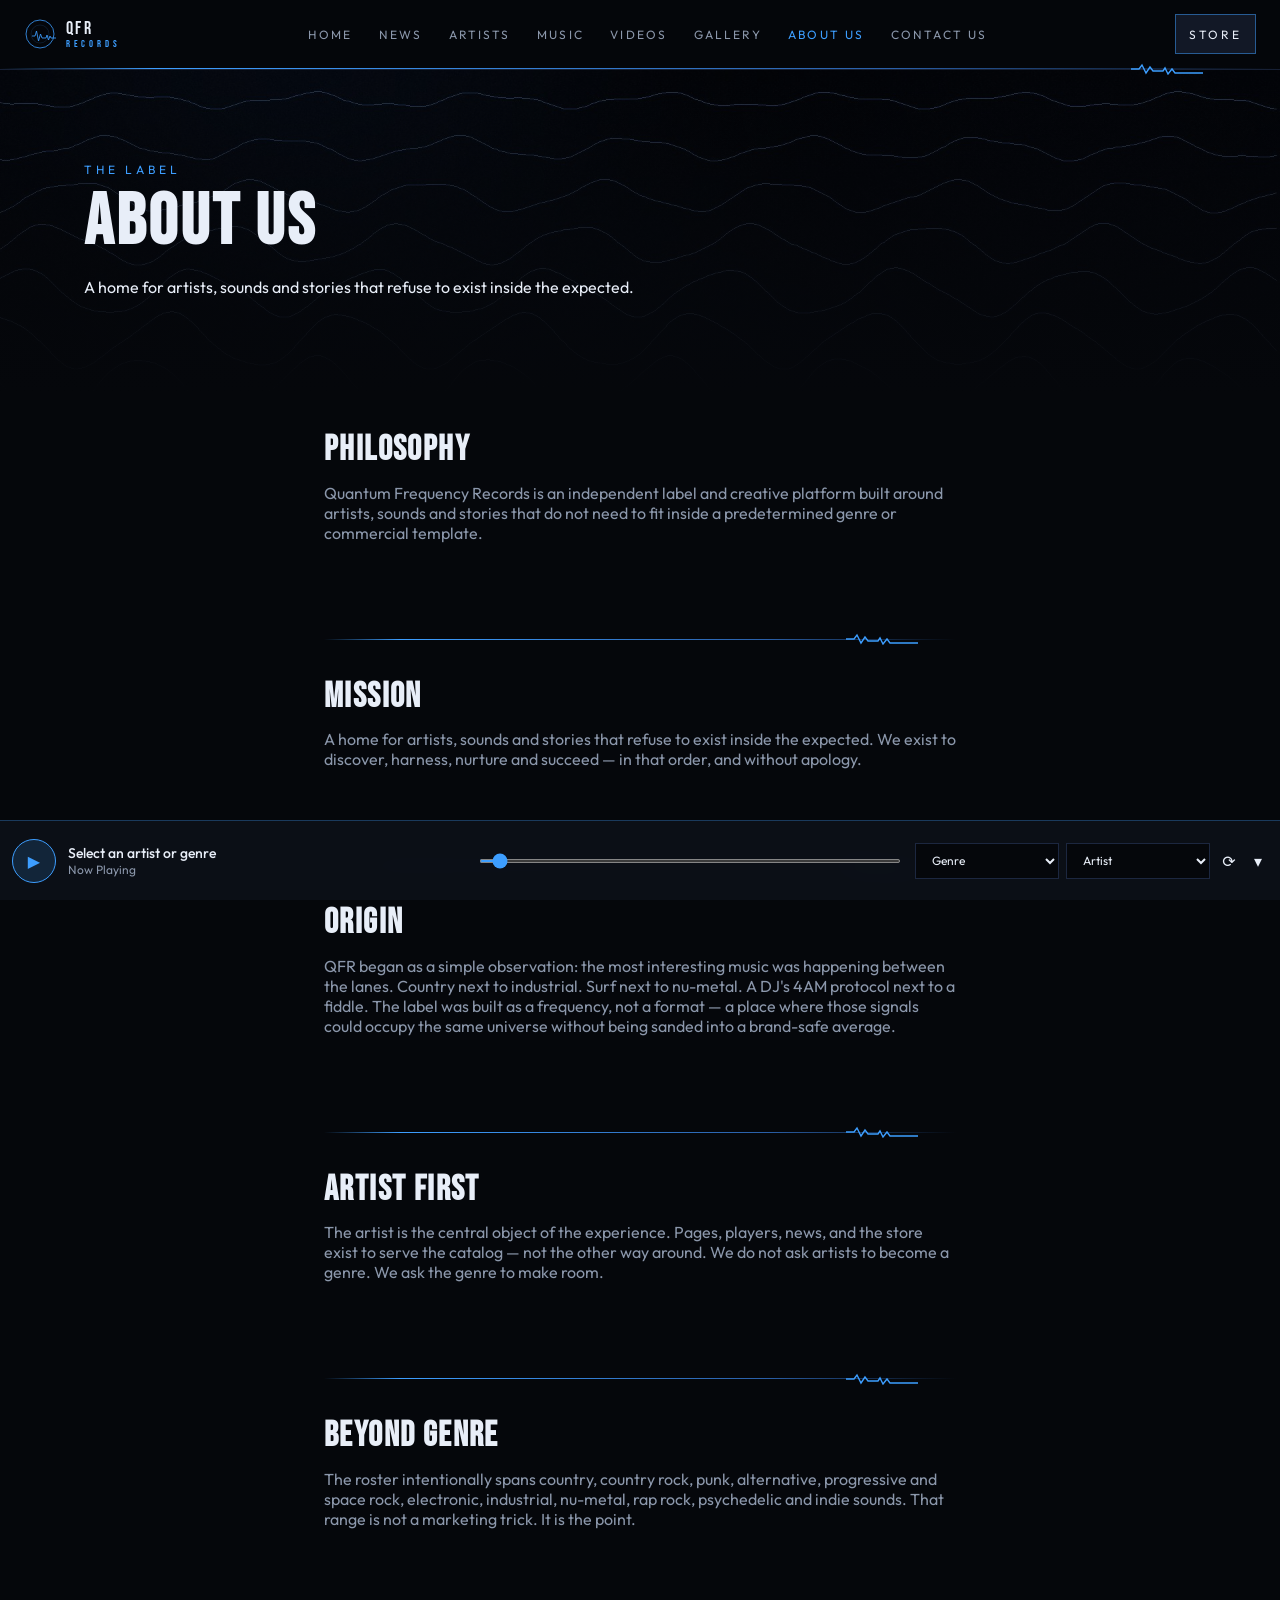
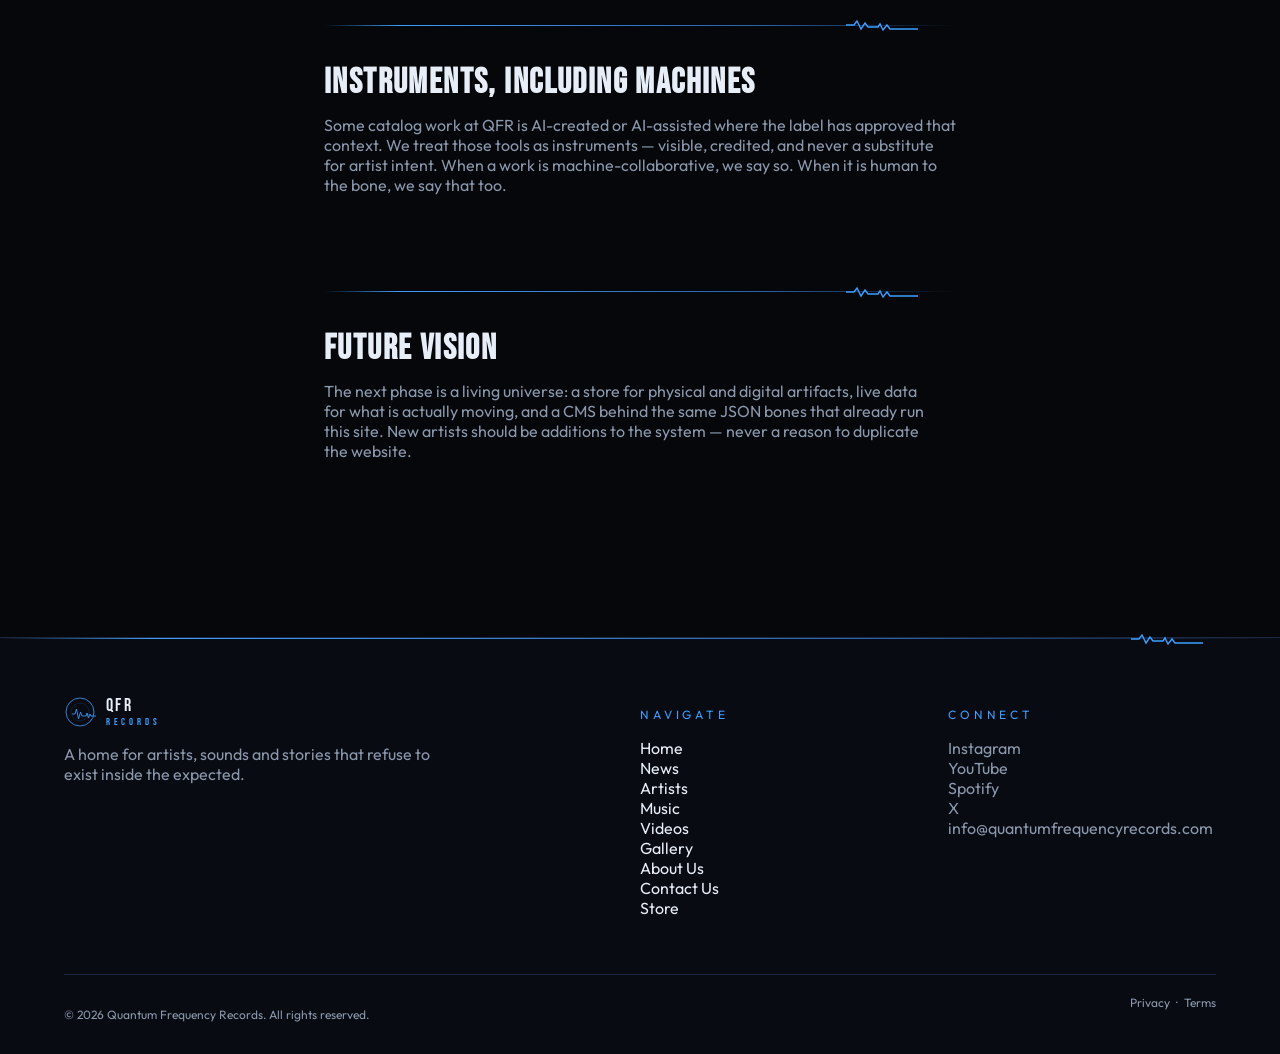
==== pages/about.html @ 03499c4d "Initial QFR website: JSON-driven GitHub Pages universe Cinematic landing, home dashboard, roster, un" ====
<!DOCTYPE html>
<html lang="en" data-root="../">
<head>
  <meta charset="utf-8">
  <meta name="viewport" content="width=device-width, initial-scale=1">
  <title>About Us — Quantum Frequency Records</title>
  <meta name="description" content="Quantum Frequency Records — a home for artists, sounds and stories that refuse to exist inside the expected.">
  <meta name="theme-color" content="#05070b">
  <link rel="icon" type="image/svg+xml" href="../favicon.svg">
  <link rel="stylesheet" href="../assets/css/site.css">
</head>
<body>
  <div id="site-header"></div>
  <main id="app" class="page-pad"></main>
  <div id="site-footer"></div>
  <div id="now-playing"></div>
  <script src="../js/site.js"></script>
  <script src="../js/about.js"></script>
</body>
</html>
---- assets/css/site.css ----
@import url("https://fonts.googleapis.com/css2?family=Bebas+Neue&family=Outfit:wght@300;400;500;600;700&display=swap");

:root {
  --bg: #05070b;
  --bg-2: #080b12;
  --surface: #0c1018;
  --surface-2: #121826;
  --fg: #e8eef8;
  --muted: #8b97ab;
  --accent: #3d9eff;
  --accent-2: #7ec8ff;
  --border: #1c2740;
  --line: #2a5fa8;
  --font-sans: "Outfit", ui-sans-serif, system-ui, sans-serif;
  --font-display: "Bebas Neue", ui-sans-serif, sans-serif;
  --glow: 0 0 24px color-mix(in srgb, #3d9eff 28%, transparent);
}

* { box-sizing: border-box; border-color: var(--border); }
html, body { margin: 0; background: var(--bg); color: var(--fg); font-family: var(--font-sans); min-height: 100dvh; -webkit-font-smoothing: antialiased; }
img { max-width: 100%; height: auto; display: block; }
a { color: inherit; text-decoration: none; }
button, select, input, textarea { font: inherit; color: inherit; }
button { cursor: pointer; background: none; border: 0; }
h1, h2, h3, h4 { font-family: var(--font-display); letter-spacing: 0.04em; line-height: 0.95; margin: 0; text-wrap: balance; }
p { text-wrap: pretty; }
::selection { background: color-mix(in srgb, var(--accent) 40%, transparent); }

.wrap { max-width: 72rem; margin: 0 auto; padding: 0 1.25rem; }
@media (min-width: 768px) { .wrap { padding: 0 2rem; } }
.page-pad { padding-bottom: 7.5rem; }
.hairline { box-shadow: inset 0 0 0 1px var(--border); }
.glow { box-shadow: var(--glow); }

.freq { position: relative; height: 1px; width: 100%; background: linear-gradient(90deg, transparent, var(--accent) 12%, var(--line) 70%, transparent); }
.freq::after {
  content: ""; position: absolute; right: 6%; top: 50%; width: 72px; height: 12px; transform: translateY(-50%);
  background-image: url("data:image/svg+xml;utf8,<svg xmlns='http://www.w3.org/2000/svg' viewBox='0 0 72 12' fill='none' stroke='%233d9eff' stroke-width='1.4'><path d='M0 6h8l3-4 4 8 4-6 3 4h10l2-3 3 6 4-5 3 4h28'/></svg>");
  background-repeat: no-repeat; background-size: contain;
}

/* Header */
.site-header { position: sticky; top: 0; z-index: 40; background: color-mix(in srgb, var(--bg) 92%, transparent); backdrop-filter: blur(10px); border-bottom: 1px solid color-mix(in srgb, var(--border) 80%, transparent); }
.site-header.is-overlay { background: color-mix(in srgb, var(--bg) 40%, transparent); }
.hdr { position: relative; display: flex; align-items: center; gap: 0.75rem; height: 4rem; max-width: 1400px; margin: 0 auto; padding: 0 0.75rem; }
.hdr-left { display: flex; align-items: center; gap: 0.25rem; }
.icon-btn { width: 2.75rem; height: 2.75rem; display: inline-flex; align-items: center; justify-content: center; color: var(--fg); }
.wordmark { display: flex; align-items: center; gap: 0.6rem; }
.wordmark svg { width: 2rem; height: 2rem; color: var(--accent); }
.wordmark-qfr { font-family: var(--font-display); font-size: 1.15rem; letter-spacing: 0.14em; line-height: 1; }
.wordmark-sub { display: none; font-family: var(--font-display); font-size: 0.65rem; letter-spacing: 0.38em; color: var(--accent); }
.hdr-center { position: absolute; left: 4.5rem; right: 5.5rem; text-align: center; font-family: var(--font-display); letter-spacing: 0.28em; pointer-events: none; }
.nav-desk { display: none; flex: 1; justify-content: center; gap: 0.15rem; }
.nav-desk a { padding: 0.5rem 0.75rem; font-size: 0.75rem; letter-spacing: 0.18em; text-transform: uppercase; color: var(--muted); }
.nav-desk a.active, .nav-desk a:hover { color: var(--accent); }
.store-btn { margin-left: auto; display: inline-flex; align-items: center; height: 2.5rem; padding: 0 0.85rem; border: 1px solid color-mix(in srgb, var(--accent) 50%, transparent); background: var(--surface-2); font-size: 0.75rem; letter-spacing: 0.22em; text-transform: uppercase; }
.store-btn:hover { box-shadow: var(--glow); }

@media (min-width: 1024px) {
  .menu-btn, .hdr-center { display: none; }
  .nav-desk { display: flex; }
  .wordmark-sub { display: block; }
  .hdr { height: 4.25rem; padding: 0 1.5rem; }
}

/* Drawer */
.drawer-root { position: fixed; inset: 0; z-index: 50; display: none; }
.drawer-root.open { display: block; }
.drawer-ov { position: absolute; inset: 0; background: color-mix(in srgb, var(--bg) 72%, transparent); backdrop-filter: blur(6px); }
.drawer { position: absolute; inset: 0 auto 0 0; width: min(20rem, 86vw); background: var(--surface); border-right: 1px solid var(--border); display: flex; flex-direction: column; }
.drawer nav { display: flex; flex-direction: column; padding: 1rem; gap: 0.15rem; }
.drawer nav a { padding: 0.75rem; letter-spacing: 0.18em; text-transform: uppercase; font-size: 0.9rem; }

/* Footer */
.site-footer { border-top: 1px solid var(--border); background: var(--bg-2); }
.ft-grid { display: grid; gap: 2.5rem; padding: 3.5rem 0; }
@media (min-width: 768px) { .ft-grid { grid-template-columns: 2fr 1fr 1fr; } }
.ft-bar { display: flex; flex-wrap: wrap; justify-content: space-between; gap: 0.75rem; border-top: 1px solid var(--border); padding: 1.25rem 0; font-size: 0.75rem; color: var(--muted); }
.muted { color: var(--muted); }
.kicker { font-size: 0.75rem; letter-spacing: 0.32em; text-transform: uppercase; color: var(--accent); }
.tiny { font-size: 0.65rem; letter-spacing: 0.2em; text-transform: uppercase; color: var(--accent); }

/* Buttons */
.btn { display: inline-flex; align-items: center; justify-content: center; gap: 0.5rem; height: 2.75rem; padding: 0 1.25rem; border-radius: 0.25rem; font-size: 0.875rem; letter-spacing: 0.04em; transition: 150ms ease; }
.btn:active { transform: scale(0.96); }
.btn-primary { background: var(--accent); color: var(--bg); border: 1px solid var(--accent); }
.btn-ghost { border: 1px solid var(--border); color: var(--fg); }
.btn-line { border: 1px solid color-mix(in srgb, var(--accent) 40%, transparent); color: var(--accent); }
.btn-primary:hover, .btn-line:hover { box-shadow: var(--glow); }

input, select, textarea { background: var(--bg); border: 1px solid var(--border); padding: 0 0.75rem; height: 2.75rem; width: 100%; }
textarea { height: auto; padding: 0.75rem; }
input:focus, select:focus, textarea:focus { outline: none; border-color: var(--accent); }

/* Landing */
.landing { position: relative; min-height: calc(100dvh - 4rem); display: flex; flex-direction: column; align-items: center; justify-content: center; text-align: center; overflow: hidden; padding: 1.25rem; }
.landing img.bg { position: absolute; inset: 0; width: 100%; height: 100%; object-fit: cover; opacity: 0.5; }
.landing .veil { position: absolute; inset: 0; background: linear-gradient(to bottom, color-mix(in srgb, var(--bg) 40%, transparent), var(--bg)); }
#particles { position: absolute; inset: 0; width: 100%; height: 100%; pointer-events: none; }
.landing-inner { position: relative; z-index: 1; max-width: 56rem; }
.hero-title { font-size: clamp(2.6rem, 7vw, 5.5rem); margin-top: 1.5rem; }
.subtitle { margin-top: 2rem; display: flex; flex-wrap: wrap; justify-content: center; gap: 1rem; font-family: var(--font-display); font-size: clamp(1.4rem, 3vw, 1.9rem); letter-spacing: 0.18em; }
.subtitle-word { animation: word-glow 8s ease-in-out infinite; }
.subtitle-word:nth-child(1) { animation-delay: 0s; }
.subtitle-word:nth-child(2) { animation-delay: 2s; }
.subtitle-word:nth-child(3) { animation-delay: 4s; }
.subtitle-word:nth-child(4) { animation-delay: 6s; }
@keyframes word-glow {
  0%, 100% { color: var(--muted); text-shadow: none; opacity: 0.55; }
  25%, 55% { color: var(--fg); text-shadow: 0 0 18px color-mix(in srgb, var(--accent) 80%, transparent); opacity: 1; }
}
.cta { margin-top: 3rem; display: inline-flex; height: 3rem; align-items: center; padding: 0 2rem; border: 1px solid var(--accent); background: color-mix(in srgb, var(--accent) 10%, transparent); font-family: var(--font-display); letter-spacing: 0.28em; font-size: 1.1rem; }
.cta:hover { box-shadow: var(--glow); }

/* Player */
.np { position: fixed; inset: auto 0 0 0; z-index: 40; border-top: 1px solid color-mix(in srgb, var(--accent) 30%, transparent); background: color-mix(in srgb, var(--surface) 95%, transparent); backdrop-filter: blur(10px); height: 5rem; }
.np.collapsed { height: 3rem; }
.np-inner { max-width: 1400px; margin: 0 auto; height: 100%; display: flex; align-items: center; gap: 0.75rem; padding: 0 0.75rem; }
.np-play { width: 2.75rem; height: 2.75rem; border-radius: 999px; border: 1px solid var(--accent); color: var(--accent); background: color-mix(in srgb, var(--accent) 15%, transparent); display: grid; place-items: center; flex-shrink: 0; }
.np-art { width: 2.75rem; height: 2.75rem; object-fit: cover; }
.np-meta { min-width: 0; flex: 1; }
.np-meta b { display: block; font-weight: 500; font-size: 0.875rem; white-space: nowrap; overflow: hidden; text-overflow: ellipsis; }
.np-meta span { display: block; font-size: 0.75rem; color: var(--muted); }
.np-seek { flex: 1; height: 4px; accent-color: var(--accent); display: none; }
.np-selects { display: flex; gap: 0.4rem; margin-left: auto; }
.np-selects select { height: 2.25rem; width: auto; max-width: 9rem; font-size: 0.75rem; }
@media (min-width: 768px) { .np-seek { display: block; } }

/* Cards / grids */
.hero-split { display: grid; gap: 2.5rem; align-items: center; padding: 3rem 0; }
@media (min-width: 768px) { .hero-split { grid-template-columns: 1fr 1fr; } }
.mission { display: grid; grid-template-columns: 1fr; gap: 1px; background: var(--border); margin-top: 2rem; }
@media (min-width: 640px) { .mission { grid-template-columns: 1fr 1fr; } }
@media (min-width: 768px) { .mission { grid-template-columns: 1fr 1fr 1fr; } }
.mission button { min-height: 8rem; background: var(--surface); padding: 1.5rem; text-align: left; }
.mission button.open, .mission button:hover { background: var(--surface-2); }
.mission .note { display: none; margin-top: 0.75rem; font-size: 0.875rem; color: var(--muted); }
.mission button.open .note { display: block; }

.latest-grid { display: grid; gap: 1.5rem; margin-top: 2rem; }
@media (min-width: 1024px) { .latest-grid { grid-template-columns: 1fr 1.4fr; } }
.latest-btns { display: grid; grid-template-columns: 1fr 1fr; gap: 0.75rem; }
.latest-btns button { border: 1px solid var(--border); background: var(--surface); padding: 1.25rem; text-align: left; }
.latest-btns button.on { border-color: var(--accent); box-shadow: var(--glow); }
.latest-detail { position: relative; min-height: 16rem; overflow: hidden; border: 1px solid var(--border); color: var(--fg); }
.latest-detail img { position: absolute; inset: 0; width: 100%; height: 100%; object-fit: cover; }
.latest-detail .cap { position: absolute; inset: auto 0 0 0; padding: 1.5rem; background: linear-gradient(transparent, var(--bg)); }

.trend { display: grid; gap: 1.25rem; margin-top: 2rem; }
@media (min-width: 768px) { .trend { grid-template-columns: 1fr 1fr 1fr; } }
.trend a { position: relative; overflow: hidden; border: 1px solid var(--border); }
.trend img { width: 100%; aspect-ratio: 1; object-fit: cover; }
.trend .cap { position: absolute; inset: auto 0 0 0; padding: 1rem; background: linear-gradient(transparent, var(--bg)); }

.seg { display: flex; border: 1px solid var(--border); }
.seg button { height: 2.5rem; padding: 0 1rem; font-size: 0.75rem; letter-spacing: 0.18em; text-transform: uppercase; color: var(--muted); }
.seg button.on { background: var(--accent); color: var(--bg); }

.ticker { overflow: hidden; border-block: 1px solid var(--border); background: color-mix(in srgb, var(--surface) 60%, transparent); padding: 1rem 0; }
.ticker-track { display: flex; width: max-content; gap: 2rem; animation: ticker 42s linear infinite; }
.ticker-track:hover { animation-play-state: paused; }
.ticker-track a { width: 5.5rem; height: 5.5rem; flex-shrink: 0; border: 1px solid var(--border); overflow: hidden; }
.ticker-track img { width: 100%; height: 100%; object-fit: cover; }
@keyframes ticker { to { transform: translateX(-50%); } }

.artist-row { display: grid; border: 1px solid var(--border); overflow: hidden; margin: 2.5rem 0; }
@media (min-width: 768px) { .artist-row { grid-template-columns: 1fr 1fr; } }
.artist-row.flip .pic { order: 2; }
.artist-row .pic { position: relative; min-height: 16rem; }
.artist-row .pic img { position: absolute; inset: 0; width: 100%; height: 100%; object-fit: cover; }
.artist-row .pic .cap { position: absolute; inset: auto 0 0 0; padding: 1.5rem; background: linear-gradient(transparent, var(--bg)); }
.artist-row .copy { background: var(--surface); padding: 1.5rem; display: flex; flex-direction: column; justify-content: center; }
@media (min-width: 768px) { .artist-row .copy { padding: 2.5rem; } }
.row-actions { display: flex; flex-wrap: wrap; gap: 0.5rem; margin-top: 1.5rem; }

.artist-hero { position: relative; min-height: 52vh; overflow: hidden; }
.artist-hero img.cover { position: absolute; inset: 0; width: 100%; height: 100%; object-fit: cover; }
.artist-hero .veil { position: absolute; inset: 0; background: linear-gradient(to top, var(--bg), color-mix(in srgb, var(--bg) 55%, transparent), color-mix(in srgb, var(--bg) 20%, transparent)); }
.artist-hero .inner { position: relative; min-height: 52vh; display: flex; flex-direction: column; justify-content: flex-end; gap: 1rem; padding: 3rem 0; }
@media (min-width: 768px) { .artist-hero .inner { flex-direction: row; align-items: flex-end; justify-content: space-between; } }
.anav { position: sticky; top: 4rem; z-index: 30; background: color-mix(in srgb, var(--bg) 95%, transparent); backdrop-filter: blur(10px); border-bottom: 1px solid var(--border); }
.anav .wrap { display: flex; gap: 0.25rem; overflow-x: auto; padding-top: 0.5rem; padding-bottom: 0.5rem; }
.anav a { flex-shrink: 0; padding: 0.5rem 0.75rem; font-size: 0.75rem; letter-spacing: 0.18em; text-transform: uppercase; color: var(--muted); }
.anav a.on { color: var(--accent); }

.members { display: grid; gap: 1.5rem; margin-top: 2rem; }
@media (min-width: 640px) { .members { grid-template-columns: 1fr 1fr; } }
@media (min-width: 1024px) { .members { grid-template-columns: repeat(4, 1fr); } }
.members figure { border: 1px solid var(--border); background: var(--surface); margin: 0; }
.members img { aspect-ratio: 4/5; width: 100%; object-fit: cover; }
.members figcaption { padding: 1rem; }

.list { border: 1px solid var(--border); }
.list .row { display: flex; align-items: center; gap: 0.75rem; padding: 0.75rem 1rem; background: var(--surface); border-bottom: 1px solid var(--border); }
.list .row img { width: 3rem; height: 3rem; object-fit: cover; }
.lyrics { white-space: pre-wrap; padding: 1rem; font-size: 0.875rem; color: var(--muted); border-top: 1px solid var(--border); margin: 0; font-family: inherit; }

.cards { display: grid; gap: 1.25rem; }
@media (min-width: 640px) { .cards.two { grid-template-columns: 1fr 1fr; } }
@media (min-width: 768px) { .cards.three { grid-template-columns: 1fr 1fr 1fr; } }
.card { border: 1px solid var(--border); background: var(--surface); overflow: hidden; }
.card img.cover { width: 100%; aspect-ratio: 16/9; object-fit: cover; }
.card img.sq { width: 100%; aspect-ratio: 1; object-fit: cover; }
.card .body { padding: 1rem; }

.gal { display: grid; grid-template-columns: 1fr 1fr; gap: 0.75rem; }
@media (min-width: 768px) { .gal { grid-template-columns: 1fr 1fr 1fr; } }
.chips { display: flex; flex-wrap: wrap; gap: 0.5rem; }
.chip { height: 2.25rem; padding: 0 0.75rem; border: 1px solid var(--border); font-size: 0.75rem; letter-spacing: 0.14em; text-transform: uppercase; color: var(--muted); }
.chip.on { border-color: var(--accent); color: var(--accent); }

.lightbox { position: fixed; inset: 0; z-index: 60; background: color-mix(in srgb, var(--bg) 92%, transparent); display: grid; place-items: center; padding: 1.5rem; }
.form { border: 1px solid var(--border); background: var(--surface); padding: 1.5rem; display: grid; gap: 1rem; }
label.field { display: block; font-size: 0.75rem; letter-spacing: 0.16em; text-transform: uppercase; color: var(--muted); }
label.field > * { margin-top: 0.5rem; text-transform: none; letter-spacing: 0; }

.section { padding: 3rem 0; }
.py { padding: 3rem 0; }

@media (prefers-reduced-motion: reduce) {
  .ticker-track, .subtitle-word { animation: none !important; }
}

body.lock { overflow: hidden; }
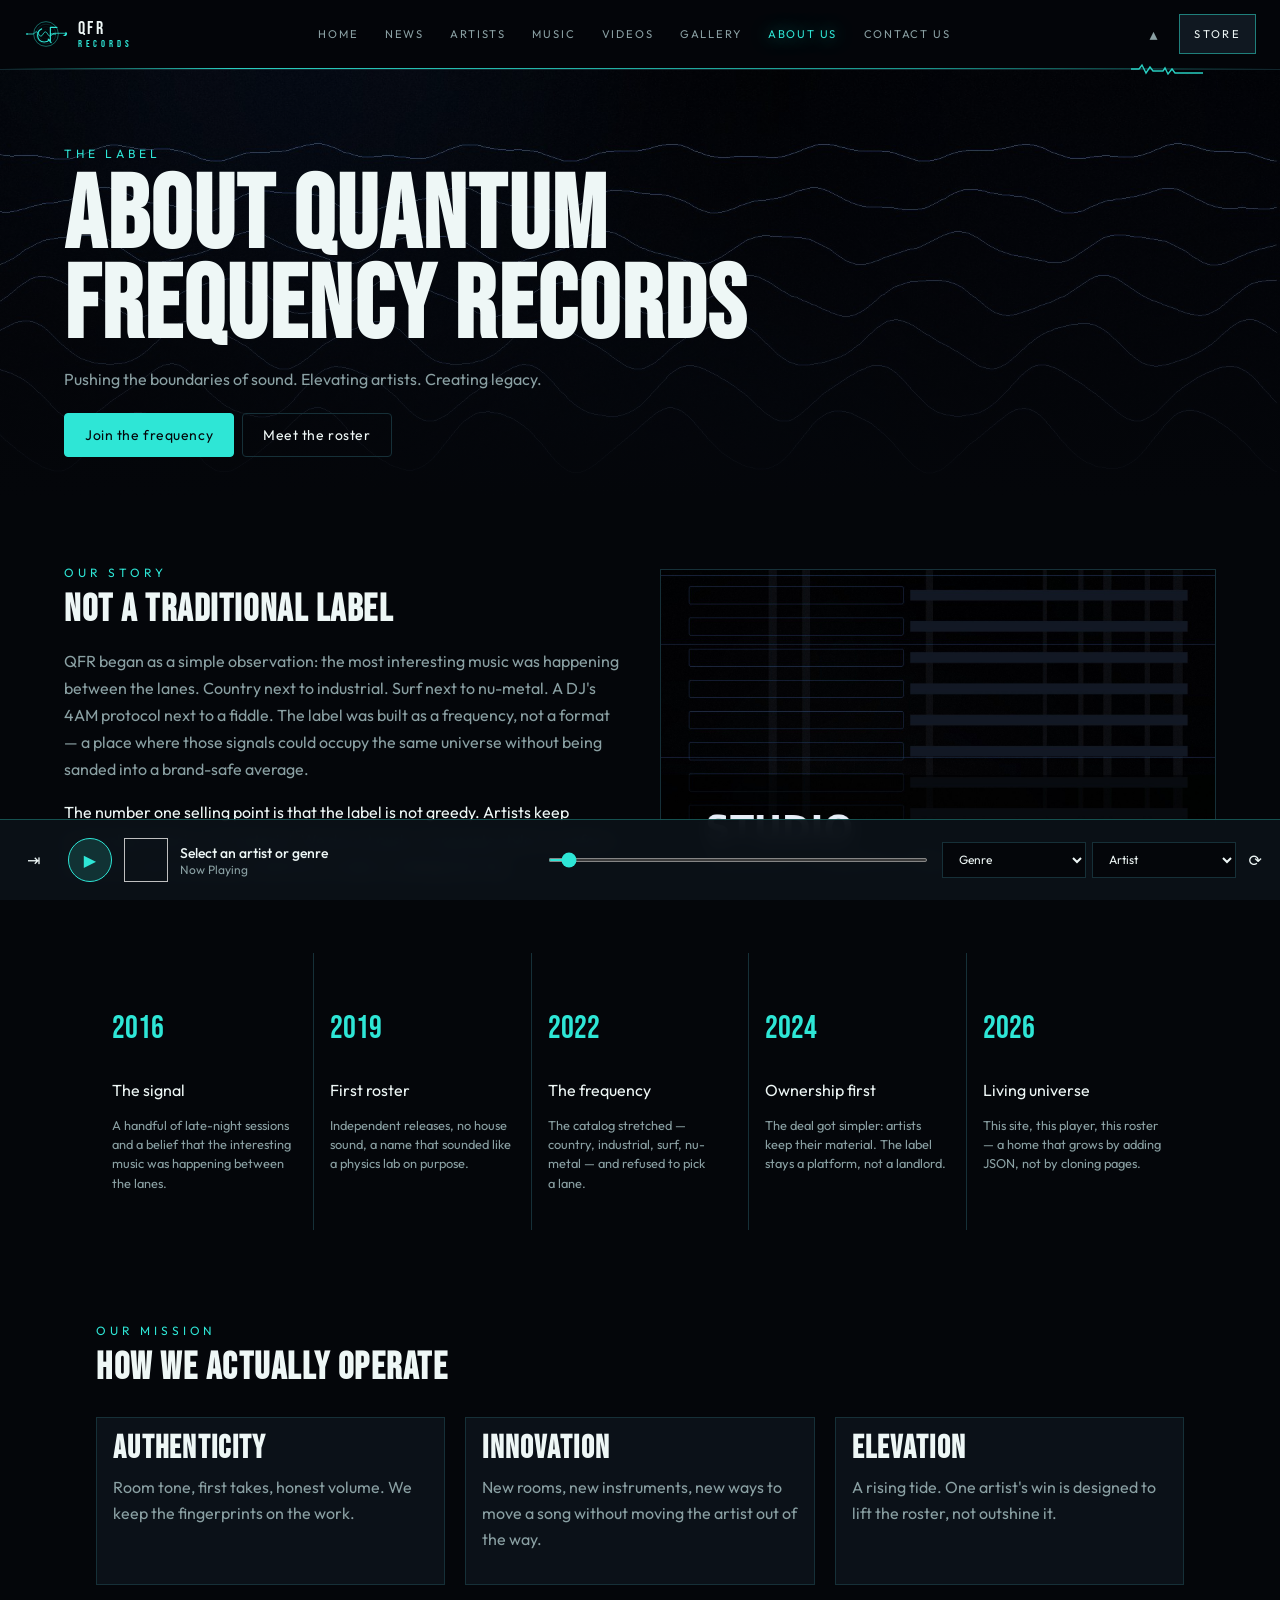
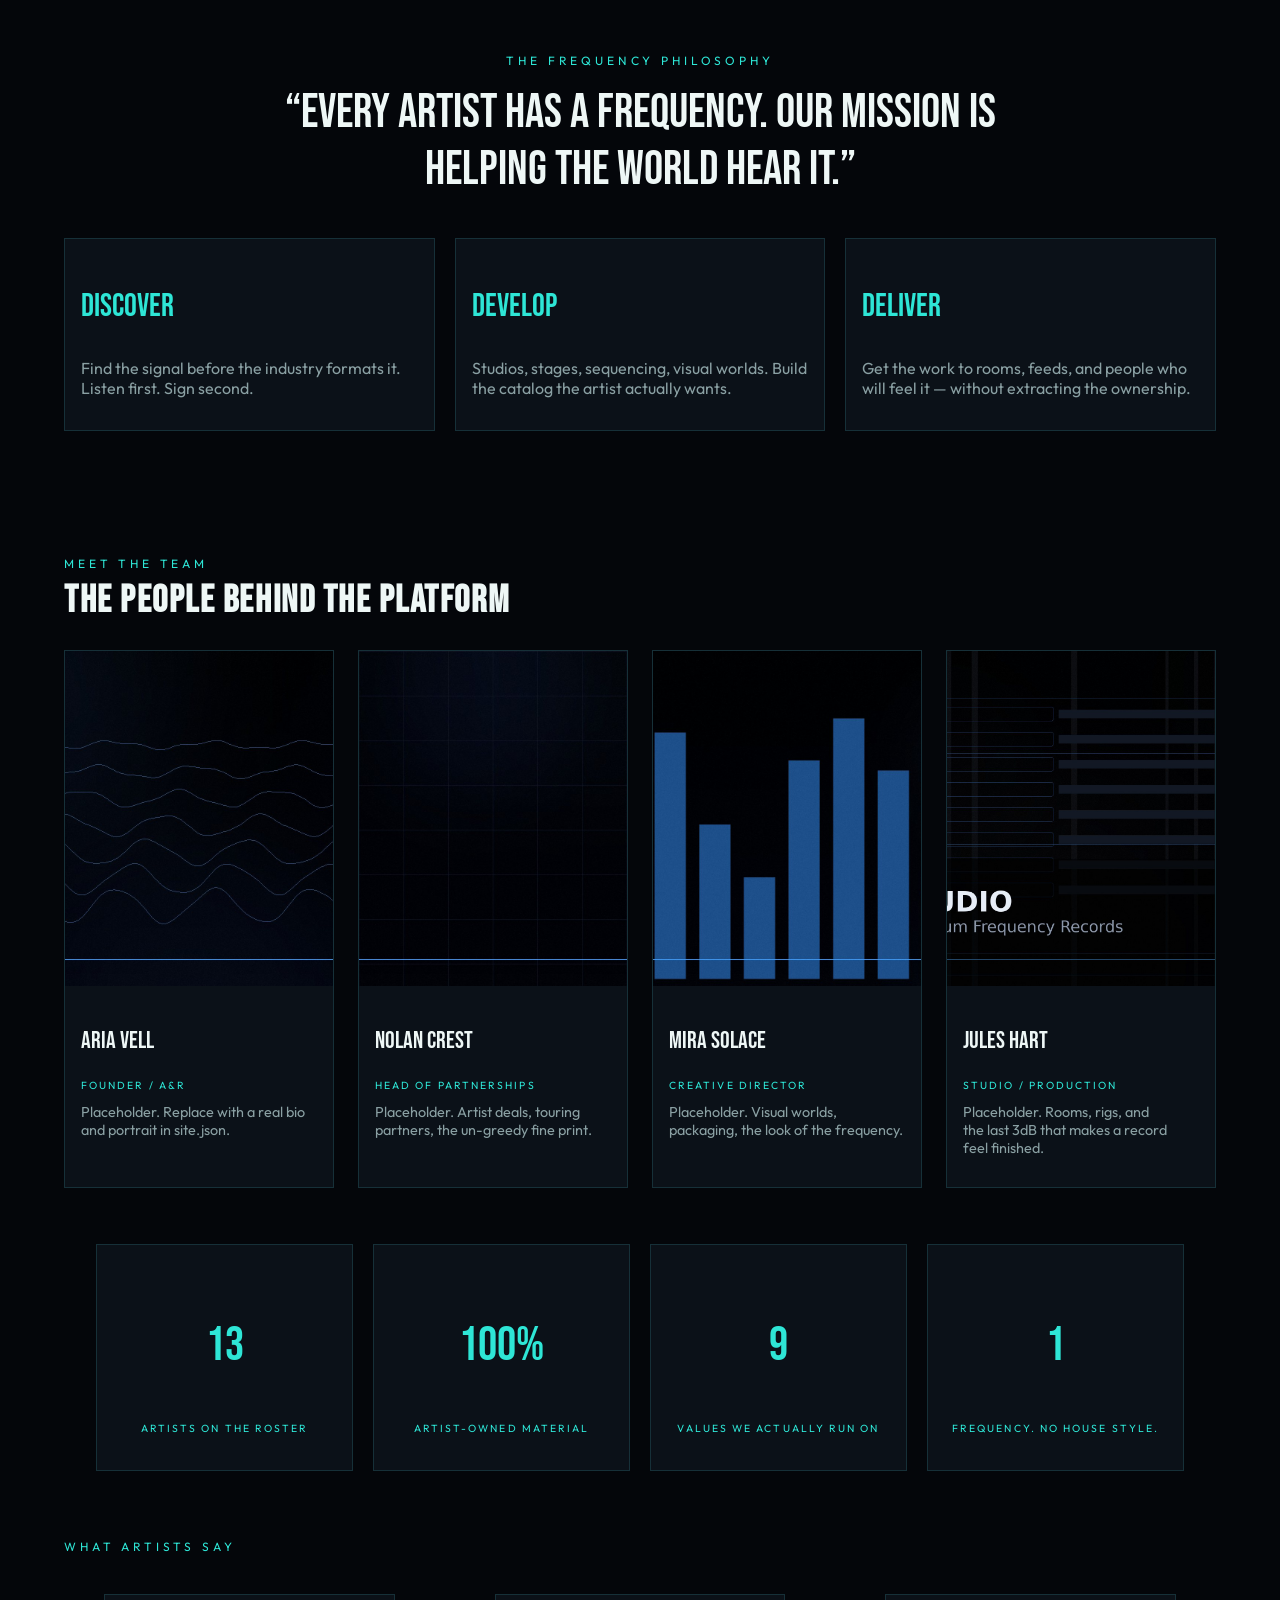
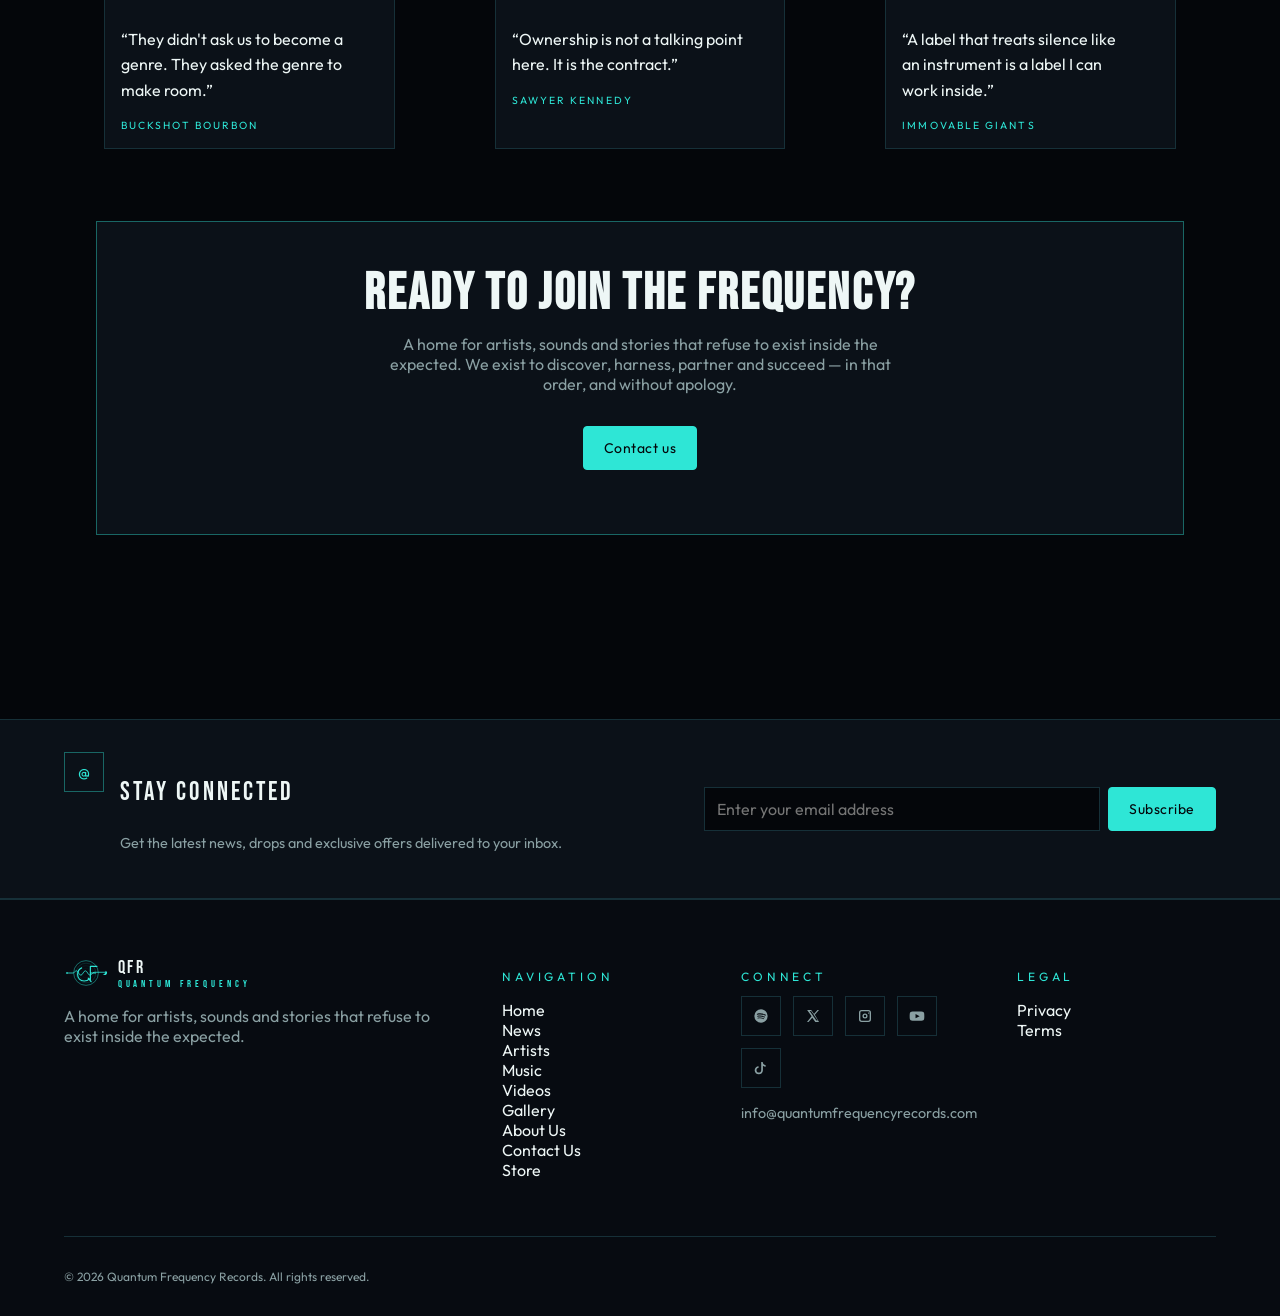
==== commit 4d3e58e8: "Update QFR site to match page-spec mockups Cyan cinematic system, nine-value ring, five latest JSON " ====
--- a/pages/about.html
+++ b/pages/about.html
@@ -5,7 +5,7 @@
   <meta name="viewport" content="width=device-width, initial-scale=1">
   <title>About Us — Quantum Frequency Records</title>
   <meta name="description" content="Quantum Frequency Records — a home for artists, sounds and stories that refuse to exist inside the expected.">
-  <meta name="theme-color" content="#05070b">
+  <meta name="theme-color" content="#04060a">
   <link rel="icon" type="image/svg+xml" href="../favicon.svg">
   <link rel="stylesheet" href="../assets/css/site.css">
 </head>
--- a/assets/css/site.css
+++ b/assets/css/site.css
@@ -1,19 +1,20 @@
 @import url("https://fonts.googleapis.com/css2?family=Bebas+Neue&family=Outfit:wght@300;400;500;600;700&display=swap");
 
 :root {
-  --bg: #05070b;
-  --bg-2: #080b12;
-  --surface: #0c1018;
-  --surface-2: #121826;
-  --fg: #e8eef8;
-  --muted: #8b97ab;
-  --accent: #3d9eff;
-  --accent-2: #7ec8ff;
-  --border: #1c2740;
-  --line: #2a5fa8;
+  --bg: #04060a;
+  --bg-2: #070b11;
+  --surface: #0b1118;
+  --surface-2: #101821;
+  --fg: #eef7f6;
+  --muted: #8aa0a3;
+  --accent: #2ee6d6;
+  --accent-2: #8af6ec;
+  --border: #163038;
+  --line: #1ea89c;
+  --danger: #f07178;
   --font-sans: "Outfit", ui-sans-serif, system-ui, sans-serif;
-  --font-display: "Bebas Neue", ui-sans-serif, sans-serif;
-  --glow: 0 0 24px color-mix(in srgb, #3d9eff 28%, transparent);
+  --font-display: "Bebas Neue", "Oswald", ui-sans-serif, sans-serif;
+  --glow: 0 0 28px color-mix(in srgb, #2ee6d6 32%, transparent);
 }
 
 * { box-sizing: border-box; border-color: var(--border); }
@@ -22,44 +23,52 @@
 a { color: inherit; text-decoration: none; }
 button, select, input, textarea { font: inherit; color: inherit; }
 button { cursor: pointer; background: none; border: 0; }
-h1, h2, h3, h4 { font-family: var(--font-display); letter-spacing: 0.04em; line-height: 0.95; margin: 0; text-wrap: balance; }
+h1, h2, h3, h4 { font-family: var(--font-display); letter-spacing: 0.04em; line-height: 0.92; margin: 0; text-wrap: balance; }
 p { text-wrap: pretty; }
-::selection { background: color-mix(in srgb, var(--accent) 40%, transparent); }
+::selection { background: color-mix(in srgb, var(--accent) 40%, transparent); color: var(--fg); }
 
 .wrap { max-width: 72rem; margin: 0 auto; padding: 0 1.25rem; }
 @media (min-width: 768px) { .wrap { padding: 0 2rem; } }
 .page-pad { padding-bottom: 7.5rem; }
+.page-pad-side { padding-bottom: 2rem; }
+body.np-docked .page-pad { padding-bottom: 2rem; }
 .hairline { box-shadow: inset 0 0 0 1px var(--border); }
 .glow { box-shadow: var(--glow); }
-
-.freq { position: relative; height: 1px; width: 100%; background: linear-gradient(90deg, transparent, var(--accent) 12%, var(--line) 70%, transparent); }
+.text-glow { text-shadow: 0 0 18px color-mix(in srgb, var(--accent) 70%, transparent); }
+
+.freq { position: relative; height: 1px; width: 100%; background: linear-gradient(90deg, transparent, var(--accent) 18%, var(--line) 72%, transparent); opacity: 0.9; }
 .freq::after {
   content: ""; position: absolute; right: 6%; top: 50%; width: 72px; height: 12px; transform: translateY(-50%);
-  background-image: url("data:image/svg+xml;utf8,<svg xmlns='http://www.w3.org/2000/svg' viewBox='0 0 72 12' fill='none' stroke='%233d9eff' stroke-width='1.4'><path d='M0 6h8l3-4 4 8 4-6 3 4h10l2-3 3 6 4-5 3 4h28'/></svg>");
+  background-image: url("data:image/svg+xml;utf8,<svg xmlns='http://www.w3.org/2000/svg' viewBox='0 0 72 12' fill='none' stroke='%232ee6d6' stroke-width='1.4'><path d='M0 6h8l3-4 4 8 4-6 3 4h10l2-3 3 6 4-5 3 4h28'/></svg>");
   background-repeat: no-repeat; background-size: contain;
 }
 
 /* Header */
 .site-header { position: sticky; top: 0; z-index: 40; background: color-mix(in srgb, var(--bg) 92%, transparent); backdrop-filter: blur(10px); border-bottom: 1px solid color-mix(in srgb, var(--border) 80%, transparent); }
-.site-header.is-overlay { background: color-mix(in srgb, var(--bg) 40%, transparent); }
 .hdr { position: relative; display: flex; align-items: center; gap: 0.75rem; height: 4rem; max-width: 1400px; margin: 0 auto; padding: 0 0.75rem; }
+.site-header.collapsed .hdr { height: 2.75rem; }
 .hdr-left { display: flex; align-items: center; gap: 0.25rem; }
 .icon-btn { width: 2.75rem; height: 2.75rem; display: inline-flex; align-items: center; justify-content: center; color: var(--fg); }
 .wordmark { display: flex; align-items: center; gap: 0.6rem; }
-.wordmark svg { width: 2rem; height: 2rem; color: var(--accent); }
+.wordmark svg { width: 2.75rem; height: 2rem; color: var(--accent); }
 .wordmark-qfr { font-family: var(--font-display); font-size: 1.15rem; letter-spacing: 0.14em; line-height: 1; }
 .wordmark-sub { display: none; font-family: var(--font-display); font-size: 0.65rem; letter-spacing: 0.38em; color: var(--accent); }
 .hdr-center { position: absolute; left: 4.5rem; right: 5.5rem; text-align: center; font-family: var(--font-display); letter-spacing: 0.28em; pointer-events: none; }
 .nav-desk { display: none; flex: 1; justify-content: center; gap: 0.15rem; }
-.nav-desk a { padding: 0.5rem 0.75rem; font-size: 0.75rem; letter-spacing: 0.18em; text-transform: uppercase; color: var(--muted); }
-.nav-desk a.active, .nav-desk a:hover { color: var(--accent); }
-.store-btn { margin-left: auto; display: inline-flex; align-items: center; height: 2.5rem; padding: 0 0.85rem; border: 1px solid color-mix(in srgb, var(--accent) 50%, transparent); background: var(--surface-2); font-size: 0.75rem; letter-spacing: 0.22em; text-transform: uppercase; }
+.nav-desk a { padding: 0.5rem 0.75rem; font-size: 0.7rem; letter-spacing: 0.16em; text-transform: uppercase; color: var(--muted); }
+.nav-desk a.active, .nav-desk a:hover { color: var(--accent); text-shadow: 0 0 18px color-mix(in srgb, var(--accent) 70%, transparent); }
+.hdr-right { margin-left: auto; display: flex; align-items: center; gap: 0.5rem; }
+.collapse-btn { display: none; width: 2.25rem; height: 2.25rem; color: var(--muted); }
+.collapse-btn:hover { color: var(--fg); }
+.site-header.collapsed .nav-desk { display: none !important; }
+.store-btn { display: inline-flex; align-items: center; height: 2.5rem; padding: 0 0.85rem; border: 1px solid color-mix(in srgb, var(--accent) 50%, transparent); background: var(--surface-2); font-size: 0.7rem; letter-spacing: 0.22em; text-transform: uppercase; }
 .store-btn:hover { box-shadow: var(--glow); }
 
 @media (min-width: 1024px) {
   .menu-btn, .hdr-center { display: none; }
   .nav-desk { display: flex; }
   .wordmark-sub { display: block; }
+  .collapse-btn { display: inline-flex; align-items: center; justify-content: center; }
   .hdr { height: 4.25rem; padding: 0 1.5rem; }
 }
 
@@ -70,15 +79,32 @@
 .drawer { position: absolute; inset: 0 auto 0 0; width: min(20rem, 86vw); background: var(--surface); border-right: 1px solid var(--border); display: flex; flex-direction: column; }
 .drawer nav { display: flex; flex-direction: column; padding: 1rem; gap: 0.15rem; }
 .drawer nav a { padding: 0.75rem; letter-spacing: 0.18em; text-transform: uppercase; font-size: 0.9rem; }
+.drawer nav a:hover, .drawer nav a.active { color: var(--accent); }
 
 /* Footer */
 .site-footer { border-top: 1px solid var(--border); background: var(--bg-2); }
 .ft-grid { display: grid; gap: 2.5rem; padding: 3.5rem 0; }
-@media (min-width: 768px) { .ft-grid { grid-template-columns: 2fr 1fr 1fr; } }
+@media (min-width: 640px) { .ft-grid { grid-template-columns: 1fr 1fr; } }
+@media (min-width: 1024px) { .ft-grid { grid-template-columns: 2fr 1fr 1fr 1fr; } }
 .ft-bar { display: flex; flex-wrap: wrap; justify-content: space-between; gap: 0.75rem; border-top: 1px solid var(--border); padding: 1.25rem 0; font-size: 0.75rem; color: var(--muted); }
 .muted { color: var(--muted); }
 .kicker { font-size: 0.75rem; letter-spacing: 0.32em; text-transform: uppercase; color: var(--accent); }
 .tiny { font-size: 0.65rem; letter-spacing: 0.2em; text-transform: uppercase; color: var(--accent); }
+
+.stay { border-block: 1px solid var(--border); background: var(--surface); }
+.stay-inner { display: flex; flex-direction: column; gap: 1.5rem; padding: 2rem 0; }
+@media (min-width: 768px) { .stay-inner { flex-direction: row; align-items: center; justify-content: space-between; } }
+.stay-copy { display: flex; gap: 1rem; align-items: flex-start; }
+.stay-icon { width: 2.5rem; height: 2.5rem; display: grid; place-items: center; border: 1px solid color-mix(in srgb, var(--accent) 40%, transparent); color: var(--accent); flex-shrink: 0; }
+.stay form { display: flex; gap: 0.5rem; width: 100%; max-width: 32rem; }
+.stay form input { flex: 1; }
+
+.social-row { display: flex; flex-wrap: wrap; gap: 0.75rem; }
+.social-chip { display: inline-flex; align-items: center; gap: 0.75rem; height: 3rem; padding: 0 1rem; border: 1px solid var(--border); background: var(--surface); font-size: 0.8rem; letter-spacing: 0.14em; text-transform: uppercase; }
+.social-chip:hover { border-color: var(--accent); box-shadow: var(--glow); }
+.social-icon { display: inline-flex; width: 2.5rem; height: 2.5rem; align-items: center; justify-content: center; border: 1px solid var(--border); color: var(--muted); }
+.social-icon:hover { border-color: var(--accent); color: var(--accent); }
+.social-icon svg { width: 1rem; height: 1rem; fill: currentColor; }
 
 /* Buttons */
 .btn { display: inline-flex; align-items: center; justify-content: center; gap: 0.5rem; height: 2.75rem; padding: 0 1.25rem; border-radius: 0.25rem; font-size: 0.875rem; letter-spacing: 0.04em; transition: 150ms ease; }
@@ -92,63 +118,63 @@
 textarea { height: auto; padding: 0.75rem; }
 input:focus, select:focus, textarea:focus { outline: none; border-color: var(--accent); }
 
-/* Landing */
-.landing { position: relative; min-height: calc(100dvh - 4rem); display: flex; flex-direction: column; align-items: center; justify-content: center; text-align: center; overflow: hidden; padding: 1.25rem; }
-.landing img.bg { position: absolute; inset: 0; width: 100%; height: 100%; object-fit: cover; opacity: 0.5; }
-.landing .veil { position: absolute; inset: 0; background: linear-gradient(to bottom, color-mix(in srgb, var(--bg) 40%, transparent), var(--bg)); }
-#particles { position: absolute; inset: 0; width: 100%; height: 100%; pointer-events: none; }
-.landing-inner { position: relative; z-index: 1; max-width: 56rem; }
-.hero-title { font-size: clamp(2.6rem, 7vw, 5.5rem); margin-top: 1.5rem; }
-.subtitle { margin-top: 2rem; display: flex; flex-wrap: wrap; justify-content: center; gap: 1rem; font-family: var(--font-display); font-size: clamp(1.4rem, 3vw, 1.9rem); letter-spacing: 0.18em; }
-.subtitle-word { animation: word-glow 8s ease-in-out infinite; }
-.subtitle-word:nth-child(1) { animation-delay: 0s; }
-.subtitle-word:nth-child(2) { animation-delay: 2s; }
-.subtitle-word:nth-child(3) { animation-delay: 4s; }
-.subtitle-word:nth-child(4) { animation-delay: 6s; }
-@keyframes word-glow {
-  0%, 100% { color: var(--muted); text-shadow: none; opacity: 0.55; }
-  25%, 55% { color: var(--fg); text-shadow: 0 0 18px color-mix(in srgb, var(--accent) 80%, transparent); opacity: 1; }
-}
-.cta { margin-top: 3rem; display: inline-flex; height: 3rem; align-items: center; padding: 0 2rem; border: 1px solid var(--accent); background: color-mix(in srgb, var(--accent) 10%, transparent); font-family: var(--font-display); letter-spacing: 0.28em; font-size: 1.1rem; }
-.cta:hover { box-shadow: var(--glow); }
-
-/* Player */
-.np { position: fixed; inset: auto 0 0 0; z-index: 40; border-top: 1px solid color-mix(in srgb, var(--accent) 30%, transparent); background: color-mix(in srgb, var(--surface) 95%, transparent); backdrop-filter: blur(10px); height: 5rem; }
-.np.collapsed { height: 3rem; }
-.np-inner { max-width: 1400px; margin: 0 auto; height: 100%; display: flex; align-items: center; gap: 0.75rem; padding: 0 0.75rem; }
-.np-play { width: 2.75rem; height: 2.75rem; border-radius: 999px; border: 1px solid var(--accent); color: var(--accent); background: color-mix(in srgb, var(--accent) 15%, transparent); display: grid; place-items: center; flex-shrink: 0; }
-.np-art { width: 2.75rem; height: 2.75rem; object-fit: cover; }
-.np-meta { min-width: 0; flex: 1; }
-.np-meta b { display: block; font-weight: 500; font-size: 0.875rem; white-space: nowrap; overflow: hidden; text-overflow: ellipsis; }
-.np-meta span { display: block; font-size: 0.75rem; color: var(--muted); }
-.np-seek { flex: 1; height: 4px; accent-color: var(--accent); display: none; }
-.np-selects { display: flex; gap: 0.4rem; margin-left: auto; }
-.np-selects select { height: 2.25rem; width: auto; max-width: 9rem; font-size: 0.75rem; }
-@media (min-width: 768px) { .np-seek { display: block; } }
-
-/* Cards / grids */
-.hero-split { display: grid; gap: 2.5rem; align-items: center; padding: 3rem 0; }
-@media (min-width: 768px) { .hero-split { grid-template-columns: 1fr 1fr; } }
-.mission { display: grid; grid-template-columns: 1fr; gap: 1px; background: var(--border); margin-top: 2rem; }
-@media (min-width: 640px) { .mission { grid-template-columns: 1fr 1fr; } }
-@media (min-width: 768px) { .mission { grid-template-columns: 1fr 1fr 1fr; } }
-.mission button { min-height: 8rem; background: var(--surface); padding: 1.5rem; text-align: left; }
-.mission button.open, .mission button:hover { background: var(--surface-2); }
-.mission .note { display: none; margin-top: 0.75rem; font-size: 0.875rem; color: var(--muted); }
-.mission button.open .note { display: block; }
-
-.latest-grid { display: grid; gap: 1.5rem; margin-top: 2rem; }
-@media (min-width: 1024px) { .latest-grid { grid-template-columns: 1fr 1.4fr; } }
-.latest-btns { display: grid; grid-template-columns: 1fr 1fr; gap: 0.75rem; }
-.latest-btns button { border: 1px solid var(--border); background: var(--surface); padding: 1.25rem; text-align: left; }
-.latest-btns button.on { border-color: var(--accent); box-shadow: var(--glow); }
-.latest-detail { position: relative; min-height: 16rem; overflow: hidden; border: 1px solid var(--border); color: var(--fg); }
-.latest-detail img { position: absolute; inset: 0; width: 100%; height: 100%; object-fit: cover; }
-.latest-detail .cap { position: absolute; inset: auto 0 0 0; padding: 1.5rem; background: linear-gradient(transparent, var(--bg)); }
-
-.trend { display: grid; gap: 1.25rem; margin-top: 2rem; }
-@media (min-width: 768px) { .trend { grid-template-columns: 1fr 1fr 1fr; } }
+.hero-title { font-size: clamp(2.6rem, 8vw, 7.2rem); line-height: 0.88; letter-spacing: 0.02em; }
+
+/* Page hero */
+.page-hero { position: relative; min-height: 42vh; overflow: hidden; display: flex; align-items: flex-end; }
+.page-hero img.bg { position: absolute; inset: 0; width: 100%; height: 100%; object-fit: cover; }
+.page-hero .veil { position: absolute; inset: 0; background: linear-gradient(to top, var(--bg), color-mix(in srgb, var(--bg) 55%, transparent), color-mix(in srgb, var(--bg) 25%, transparent)); }
+.page-hero .inner { position: relative; padding: 4rem 0 2.5rem; }
+
+/* Home studio hero */
+.studio-hero { position: relative; min-height: 70vh; overflow: hidden; }
+@media (min-width: 768px) { .studio-hero { min-height: 78vh; } }
+.studio-hero img.bg { position: absolute; inset: 0; width: 100%; height: 100%; object-fit: cover; }
+.studio-hero .veil { position: absolute; inset: 0; background: linear-gradient(to right, var(--bg), color-mix(in srgb, var(--bg) 55%, transparent), transparent), linear-gradient(to top, color-mix(in srgb, var(--bg) 80%, transparent), transparent, color-mix(in srgb, var(--bg) 30%, transparent)); }
+.studio-hero .inner { position: relative; min-height: 70vh; display: flex; flex-direction: column; justify-content: flex-end; padding: 4rem 0; }
+@media (min-width: 768px) { .studio-hero .inner { min-height: 78vh; padding: 6rem 0; } }
+
+/* Values ring */
+.values-ring { display: grid; gap: 0.65rem; grid-template-columns: 1fr 1.45fr 1fr; grid-template-rows: auto 1fr 1fr auto; grid-template-areas: "v1 v2 v3" "v9 mid v4" "v8 mid v5" "v7 v6 v6"; margin-top: 2rem; }
+.values-mid { grid-area: mid; display: flex; flex-direction: column; justify-content: center; border: 1px solid color-mix(in srgb, var(--accent) 50%, transparent); background: var(--bg-2); padding: 1.5rem; box-shadow: var(--glow); }
+.values-ring [data-box="1"] { grid-area: v1; }
+.values-ring [data-box="2"] { grid-area: v2; }
+.values-ring [data-box="3"] { grid-area: v3; }
+.values-ring [data-box="4"] { grid-area: v4; }
+.values-ring [data-box="5"] { grid-area: v5; }
+.values-ring [data-box="6"] { grid-area: v6; }
+.values-ring [data-box="7"] { grid-area: v7; }
+.values-ring [data-box="8"] { grid-area: v8; }
+.values-ring [data-box="9"] { grid-area: v9; }
+.values-ring button { min-height: 6rem; border: 1px solid var(--border); background: var(--surface); padding: 1.1rem 1rem; text-align: left; }
+.values-ring button.on, .values-ring button:hover { border-color: var(--accent); background: var(--surface-2); box-shadow: var(--glow); }
+@media (max-width: 767px) {
+  .values-ring {
+    grid-template-columns: 1fr 1fr;
+    grid-template-rows: auto;
+    grid-template-areas: "mid mid" "v1 v2" "v3 v4" "v5 v6" "v7 v8" "v9 v9";
+  }
+}
+
+/* Latest 5 cards */
+.latest-cards { display: grid; grid-template-columns: 1fr 1fr; gap: 0.75rem; margin-top: 2rem; }
+@media (min-width: 768px) { .latest-cards { grid-template-columns: repeat(5, 1fr); } }
+.latest-cards button { overflow: hidden; border: 1px solid var(--border); background: var(--surface); text-align: left; }
+.latest-cards button.on { border-color: var(--accent); box-shadow: var(--glow); }
+.latest-cards img { width: 100%; aspect-ratio: 4/3; object-fit: cover; }
+.latest-cards span.cap { display: block; padding: 0.75rem; }
+.latest-detail { display: grid; overflow: hidden; border: 1px solid var(--border); background: var(--surface); margin-top: 1.5rem; color: var(--fg); }
+@media (min-width: 768px) { .latest-detail { grid-template-columns: 1.1fr 1fr; } }
+.latest-detail img { width: 100%; height: 100%; object-fit: cover; aspect-ratio: 16/9; }
+@media (min-width: 768px) { .latest-detail img { aspect-ratio: auto; min-height: 18rem; } }
+.latest-detail .cap { display: flex; flex-direction: column; justify-content: center; padding: 1.5rem; }
+@media (min-width: 768px) { .latest-detail .cap { padding: 2.5rem; } }
+
+.trend { display: grid; gap: 1rem; margin-top: 2rem; }
+@media (min-width: 640px) { .trend { grid-template-columns: 1fr 1fr; } }
+@media (min-width: 1024px) { .trend { grid-template-columns: repeat(4, 1fr); } }
 .trend a { position: relative; overflow: hidden; border: 1px solid var(--border); }
+.trend a:hover { box-shadow: var(--glow); }
 .trend img { width: 100%; aspect-ratio: 1; object-fit: cover; }
 .trend .cap { position: absolute; inset: auto 0 0 0; padding: 1rem; background: linear-gradient(transparent, var(--bg)); }
 
@@ -157,31 +183,35 @@
 .seg button.on { background: var(--accent); color: var(--bg); }
 
 .ticker { overflow: hidden; border-block: 1px solid var(--border); background: color-mix(in srgb, var(--surface) 60%, transparent); padding: 1rem 0; }
-.ticker-track { display: flex; width: max-content; gap: 2rem; animation: ticker 42s linear infinite; }
-.ticker-track:hover { animation-play-state: paused; }
+.ticker-track { display: flex; width: max-content; gap: 2rem; animation: ticker 48s linear infinite; }
+.ticker-track:hover, .ticker.paused .ticker-track { animation-play-state: paused; }
 .ticker-track a { width: 5.5rem; height: 5.5rem; flex-shrink: 0; border: 1px solid var(--border); overflow: hidden; }
+.ticker-track a:hover { border-color: var(--accent); box-shadow: var(--glow); }
 .ticker-track img { width: 100%; height: 100%; object-fit: cover; }
 @keyframes ticker { to { transform: translateX(-50%); } }
 
-.artist-row { display: grid; border: 1px solid var(--border); overflow: hidden; margin: 2.5rem 0; }
-@media (min-width: 768px) { .artist-row { grid-template-columns: 1fr 1fr; } }
-.artist-row.flip .pic { order: 2; }
-.artist-row .pic { position: relative; min-height: 16rem; }
-.artist-row .pic img { position: absolute; inset: 0; width: 100%; height: 100%; object-fit: cover; }
-.artist-row .pic .cap { position: absolute; inset: auto 0 0 0; padding: 1.5rem; background: linear-gradient(transparent, var(--bg)); }
-.artist-row .copy { background: var(--surface); padding: 1.5rem; display: flex; flex-direction: column; justify-content: center; }
-@media (min-width: 768px) { .artist-row .copy { padding: 2.5rem; } }
-.row-actions { display: flex; flex-wrap: wrap; gap: 0.5rem; margin-top: 1.5rem; }
-
-.artist-hero { position: relative; min-height: 52vh; overflow: hidden; }
+.artist-banner { position: relative; min-height: 22rem; overflow: hidden; border: 1px solid var(--border); }
+@media (min-width: 768px) { .artist-banner { min-height: 26rem; } }
+.artist-banner img.bg { position: absolute; inset: 0; width: 100%; height: 100%; object-fit: cover; }
+.artist-banner .veil { position: absolute; inset: 0; background: linear-gradient(to right, var(--bg), color-mix(in srgb, var(--bg) 70%, transparent), transparent); }
+.artist-banner .inner { position: relative; min-height: 22rem; display: flex; flex-direction: column; justify-content: flex-end; gap: 1rem; padding: 1.5rem; }
+@media (min-width: 768px) {
+  .artist-banner .inner { min-height: 26rem; flex-direction: row; align-items: flex-end; justify-content: space-between; padding: 2.5rem; }
+}
+
+.artist-hero { position: relative; min-height: 58vh; overflow: hidden; }
 .artist-hero img.cover { position: absolute; inset: 0; width: 100%; height: 100%; object-fit: cover; }
 .artist-hero .veil { position: absolute; inset: 0; background: linear-gradient(to top, var(--bg), color-mix(in srgb, var(--bg) 55%, transparent), color-mix(in srgb, var(--bg) 20%, transparent)); }
-.artist-hero .inner { position: relative; min-height: 52vh; display: flex; flex-direction: column; justify-content: flex-end; gap: 1rem; padding: 3rem 0; }
+.artist-hero .inner { position: relative; min-height: 58vh; display: flex; flex-direction: column; justify-content: flex-end; gap: 1.5rem; padding: 3rem 0; }
 @media (min-width: 768px) { .artist-hero .inner { flex-direction: row; align-items: flex-end; justify-content: space-between; } }
 .anav { position: sticky; top: 4rem; z-index: 30; background: color-mix(in srgb, var(--bg) 95%, transparent); backdrop-filter: blur(10px); border-bottom: 1px solid var(--border); }
+.site-header.collapsed ~ * .anav, .anav.under-collapsed { top: 2.75rem; }
 .anav .wrap { display: flex; gap: 0.25rem; overflow-x: auto; padding-top: 0.5rem; padding-bottom: 0.5rem; }
 .anav a { flex-shrink: 0; padding: 0.5rem 0.75rem; font-size: 0.75rem; letter-spacing: 0.18em; text-transform: uppercase; color: var(--muted); }
-.anav a.on { color: var(--accent); }
+.anav a.on { color: var(--accent); text-shadow: 0 0 18px color-mix(in srgb, var(--accent) 70%, transparent); }
+
+.stat-grid { display: grid; grid-template-columns: 1fr 1fr; gap: 0.75rem; }
+.stat-box { border: 1px solid color-mix(in srgb, var(--border) 80%, transparent); background: color-mix(in srgb, var(--bg) 50%, transparent); padding: 0.5rem 0.75rem; backdrop-filter: blur(6px); }
 
 .members { display: grid; gap: 1.5rem; margin-top: 2rem; }
 @media (min-width: 640px) { .members { grid-template-columns: 1fr 1fr; } }
@@ -207,15 +237,48 @@
 @media (min-width: 768px) { .gal { grid-template-columns: 1fr 1fr 1fr; } }
 .chips { display: flex; flex-wrap: wrap; gap: 0.5rem; }
 .chip { height: 2.25rem; padding: 0 0.75rem; border: 1px solid var(--border); font-size: 0.75rem; letter-spacing: 0.14em; text-transform: uppercase; color: var(--muted); }
-.chip.on { border-color: var(--accent); color: var(--accent); }
+.chip.on { border-color: var(--accent); color: var(--accent); background: color-mix(in srgb, var(--accent) 10%, transparent); }
 
 .lightbox { position: fixed; inset: 0; z-index: 60; background: color-mix(in srgb, var(--bg) 92%, transparent); display: grid; place-items: center; padding: 1.5rem; }
 .form { border: 1px solid var(--border); background: var(--surface); padding: 1.5rem; display: grid; gap: 1rem; }
 label.field { display: block; font-size: 0.75rem; letter-spacing: 0.16em; text-transform: uppercase; color: var(--muted); }
 label.field > * { margin-top: 0.5rem; text-transform: none; letter-spacing: 0; }
 
-.section { padding: 3rem 0; }
+.purpose { display: grid; grid-template-columns: 1fr 1fr; gap: 0.5rem; }
+@media (min-width: 640px) { .purpose { grid-template-columns: 1fr 1fr 1fr; } }
+@media (min-width: 1024px) { .purpose { grid-template-columns: repeat(4, 1fr); } }
+.purpose button { min-height: 5rem; border: 1px solid var(--border); background: var(--surface); padding: 0.75rem; text-align: left; font-size: 0.7rem; letter-spacing: 0.08em; text-transform: uppercase; color: var(--muted); }
+.purpose button.on { border-color: var(--accent); background: color-mix(in srgb, var(--accent) 10%, transparent); color: var(--accent); box-shadow: var(--glow); }
+
+.timeline { display: grid; gap: 1px; background: var(--border); }
+@media (min-width: 640px) { .timeline { grid-template-columns: repeat(5, 1fr); } }
+.timeline > div { background: var(--bg); padding: 1.5rem 1rem; }
+
+.section { padding: 3.5rem 0; }
 .py { padding: 3rem 0; }
+
+/* Player */
+.np { position: fixed; inset: auto 0 0 0; z-index: 40; border-top: 1px solid color-mix(in srgb, var(--accent) 30%, transparent); background: color-mix(in srgb, var(--surface) 95%, transparent); backdrop-filter: blur(10px); }
+.np-inner { max-width: 1400px; margin: 0 auto; height: 5rem; display: flex; align-items: center; gap: 0.75rem; padding: 0 0.75rem; }
+.np-play { width: 2.75rem; height: 2.75rem; border-radius: 999px; border: 1px solid var(--accent); color: var(--accent); background: color-mix(in srgb, var(--accent) 15%, transparent); display: grid; place-items: center; flex-shrink: 0; }
+.np-art { width: 2.75rem; height: 2.75rem; object-fit: cover; }
+.np-meta { min-width: 0; flex: 1; }
+.np-meta b { display: block; font-weight: 500; font-size: 0.875rem; white-space: nowrap; overflow: hidden; text-overflow: ellipsis; }
+.np-meta span { display: block; font-size: 0.75rem; color: var(--muted); }
+.np-seek { flex: 1; height: 4px; accent-color: var(--accent); display: none; }
+.np-selects { display: flex; gap: 0.4rem; margin-left: auto; align-items: center; }
+.np-selects select { height: 2.25rem; width: auto; max-width: 9rem; font-size: 0.75rem; }
+@media (min-width: 768px) { .np-seek { display: block; } }
+
+.np.collapsed { inset: auto 1rem 1rem auto; left: auto; right: 1rem; bottom: 1rem; width: auto; border: 1px solid color-mix(in srgb, var(--accent) 60%, transparent); border-radius: 999px; box-shadow: var(--glow); }
+.np.collapsed .np-inner { height: auto; padding: 0.4rem 0.5rem; gap: 0.4rem; }
+.np.collapsed .np-meta,
+.np.collapsed .np-seek,
+.np.collapsed .np-selects select,
+.np.collapsed #np-rand { display: none; }
+.np.collapsed .np-art { width: 2.5rem; height: 2.5rem; border-radius: 999px; }
+
+.play-mini { width: 2.25rem; height: 2.25rem; border-radius: 999px; border: 1px solid var(--accent); color: var(--accent); display: grid; place-items: center; flex-shrink: 0; }
 
 @media (prefers-reduced-motion: reduce) {
   .ticker-track, .subtitle-word { animation: none !important; }
